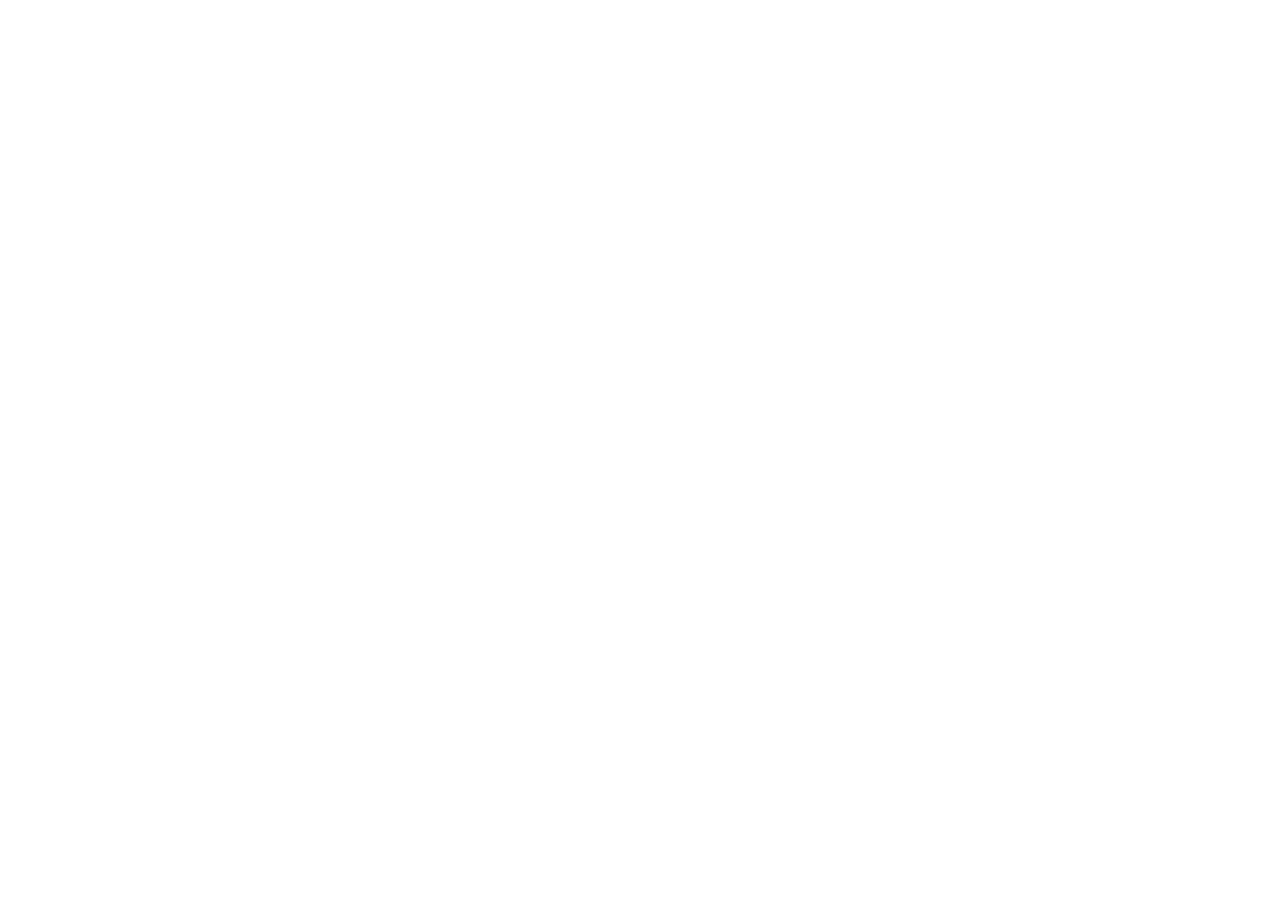
==== index.html @ ad966751 "estrutura commit" ====
<!DOCTYPE html>
<html lang="en">
<head>
    <meta charset="UTF-8">
    <meta name="viewport" content="width=device-width, initial-scale=1.0">
    <title>Organizador de Tarefas</title>
</head>
<body>
    
</body>
</html>
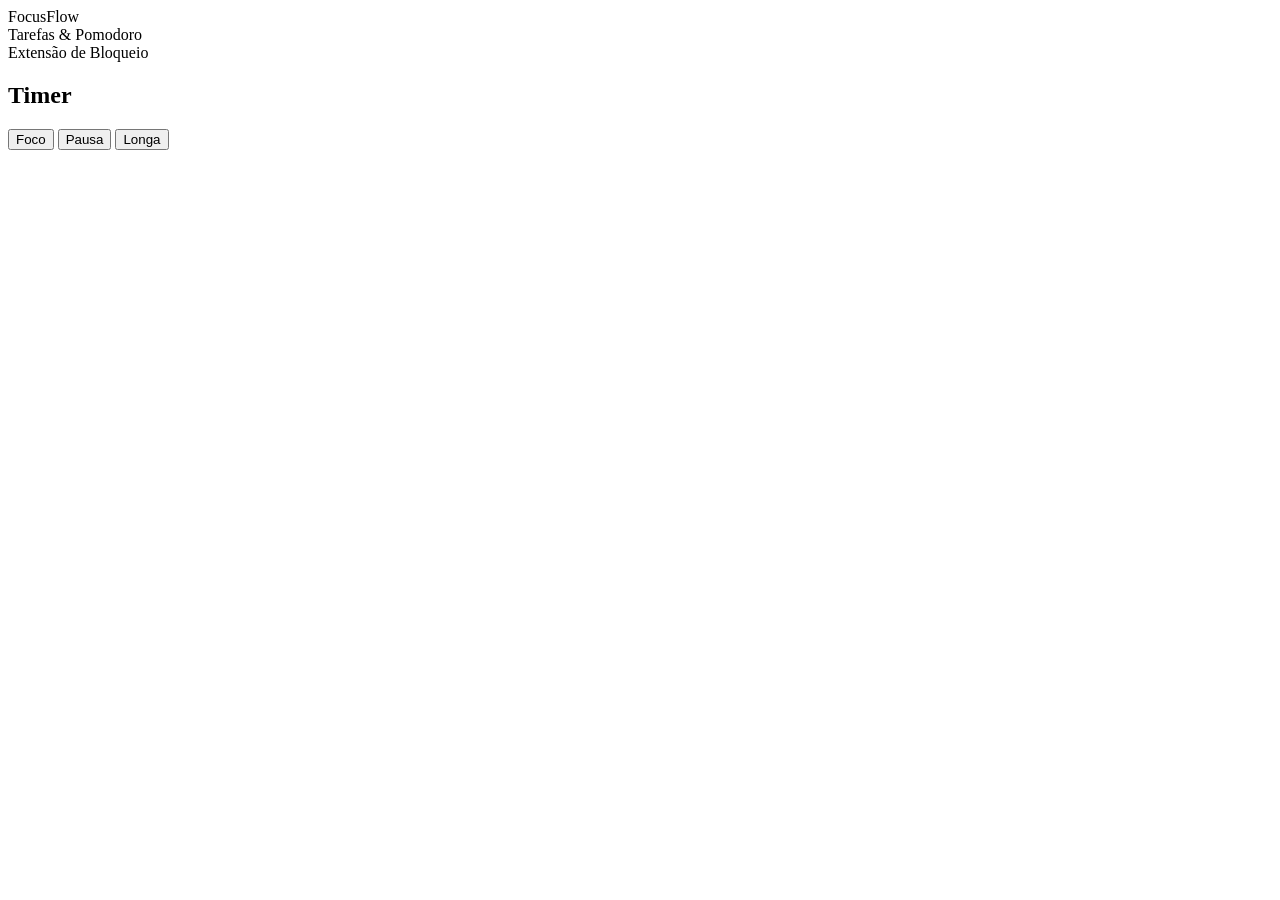
==== commit d051a8e2: "topbar sidebar commit" ====
--- a/index.html
+++ b/index.html
@@ -4,8 +4,40 @@
     <meta charset="UTF-8">
     <meta name="viewport" content="width=device-width, initial-scale=1.0">
     <title>Organizador de Tarefas</title>
+    
+    <link rel="stylesheet" href="layout.css">
+    <link rel="stylesheet" href="reset.css">
+    <link rel="stylesheet" href="responsive.css">
+    <link rel="stylesheet" href="tasks.css">
+    <link rel="stylesheet" href="timer.css">
+    <link rel="stylesheet" href="variables.css">
+
 </head>
 <body>
+
+    <div class="app">
+
+        <header class="topbar">
+            <div class="logo"><span>Focus</span>Flow</div>
+            <div class="tagline">Tarefas & Pomodoro</div>
+            <div class="badge-ext" onclick="showExtTip()">
+                <span class="dot"></span> Extensão de Bloqueio
+            </div>
+        </header>
+
+        <aside class="sidebar">
+
+            <div class="focus-header">
+                <h2>Timer</h2>
+                <div class="mode-pills">
+                    <button class="mode-pill active" data-mode="focus">Foco</button>
+                    <button class="mode-pill" data-mode="short">Pausa</button>
+                    <button class="mode-pill" data-mode="long">Longa</button>
+                </div>
+            </div>
+        </aside>
+
+    </div>
     
 </body>
 </html>
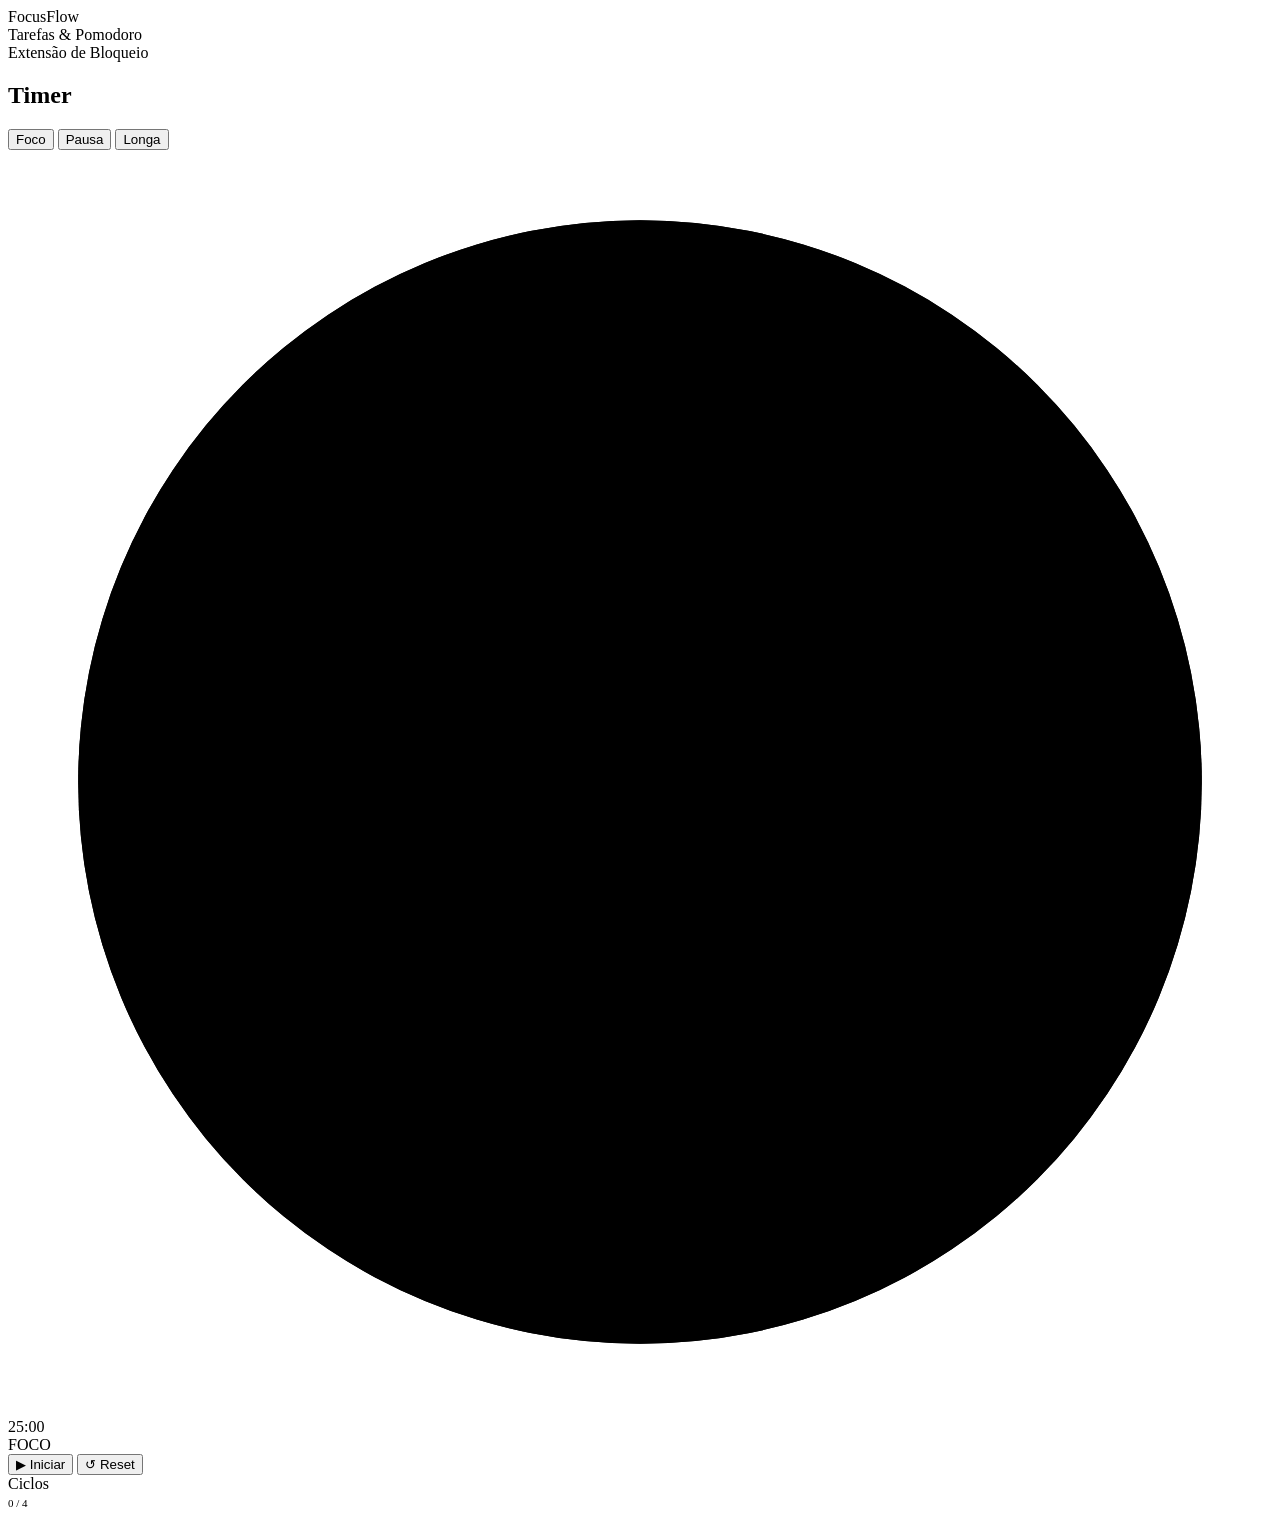
==== commit e05e0b28: "clock commit" ====
--- a/index.html
+++ b/index.html
@@ -35,6 +35,31 @@
                     <button class="mode-pill" data-mode="long">Longa</button>
                 </div>
             </div>
+
+            <div class="clock-wrap">
+                <svg class="clock-svg" viewBox="0 0 180 180">
+                    <circle class="clock-track" cx="90" cy="90" r="80"/>
+                    <circle class="clock-prog" id="clock-prog" cx="90" cy="90" r="80"
+                        stroke-dasharray="502.65"
+                        stroke-dashoffset="0"/>
+                </svg>
+                <div class="clock-center">
+                    <div class="clock-time" id="clock-time">25:00</div>
+                    <div class="clock-label" id="clock-label">FOCO</div>
+                </div>
+
+                <div class="timer-controls">
+                    <button class="ctrl-btn primary" id="btn-start" onclick="toggleTimer()">▶ Iniciar</button>
+                    <button class="ctrl-btn" onclick="resetTimer()">↺ Reset</button>
+                </div>
+
+
+                <div class="cycles-row">
+                    <span class="section-label">Ciclos</span>
+                    <div class="cycles-dots" id="cycles-dots"></div>
+                    <span style="font-size:11px;color:var(--muted);font-family:var(--mono);" id="cycle-count">0 / 4</span>
+                </div>
+            </div>
         </aside>
 
     </div>
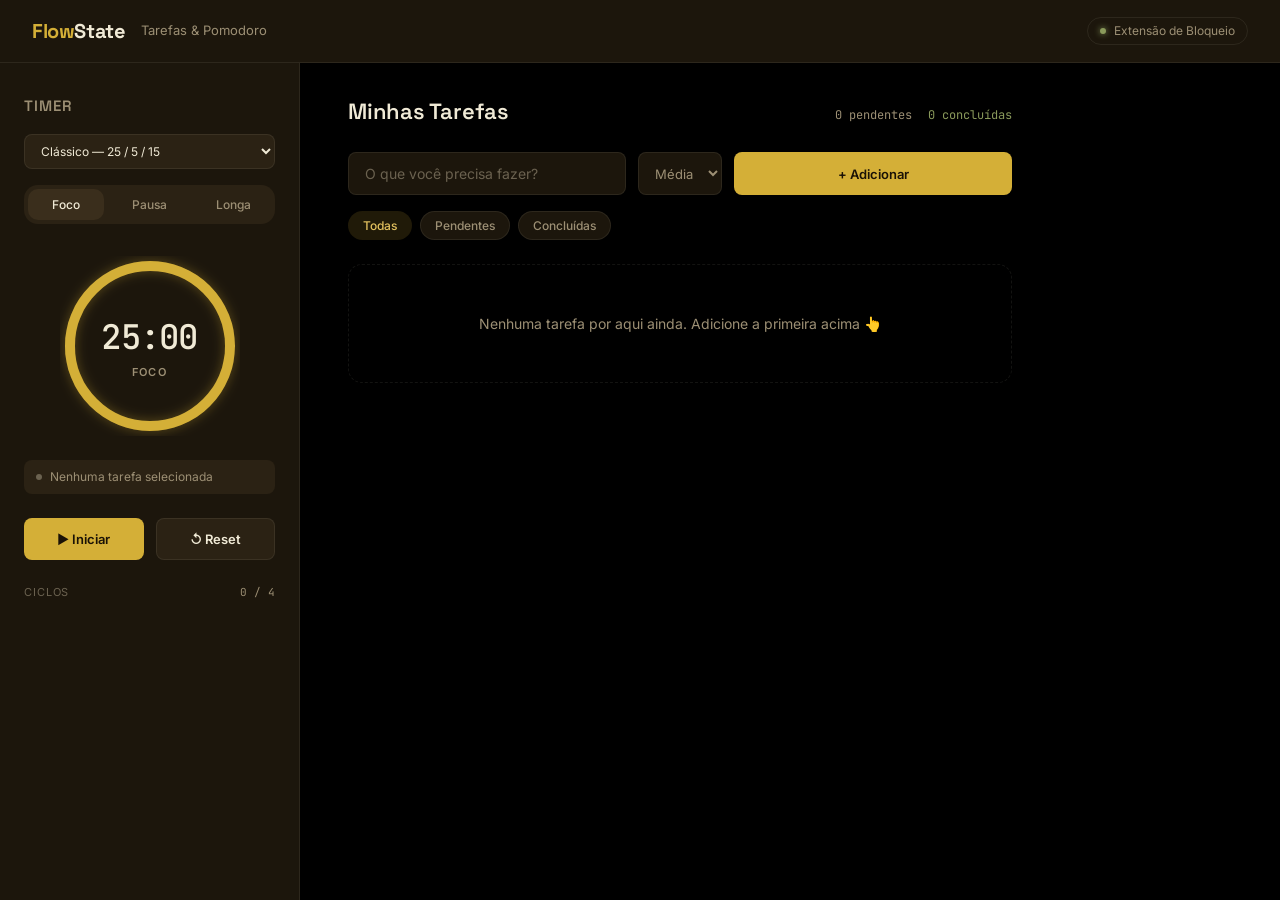
==== commit 806a0d96: "pomodoro timer e extensao" ====
--- a/index.html
+++ b/index.html
@@ -1,68 +1,129 @@
 <!DOCTYPE html>
 <html lang="en">
 <head>
-    <meta charset="UTF-8">
-    <meta name="viewport" content="width=device-width, initial-scale=1.0">
-    <title>Organizador de Tarefas</title>
-    
-    <link rel="stylesheet" href="layout.css">
-    <link rel="stylesheet" href="reset.css">
-    <link rel="stylesheet" href="responsive.css">
-    <link rel="stylesheet" href="tasks.css">
-    <link rel="stylesheet" href="timer.css">
-    <link rel="stylesheet" href="variables.css">
-
+<meta charset="UTF-8">
+<meta name="viewport" content="width=device-width, initial-scale=1.0">
+<title>Organizador de Tarefas</title>
+<link rel="preconnect" href="https://fonts.googleapis.com">
+<link rel="preconnect" href="https://fonts.gstatic.com" crossorigin>
+<link href="https://fonts.googleapis.com/css2?family=Space+Grotesk:wght@500;600;700&family=Inter:wght@400;500;600&family=JetBrains+Mono:wght@400;500;600&display=swap" rel="stylesheet">
+<link rel="stylesheet" href="css/reset.css">
+<link rel="stylesheet" href="css/variables.css">
+<link rel="stylesheet" href="css/layout.css">
+<link rel="stylesheet" href="css/timer.css">
+<link rel="stylesheet" href="css/tasks.css">
+<link rel="stylesheet" href="css/responsive.css">
 </head>
 <body>
 
-    <div class="app">
+<div class="app">
 
-        <header class="topbar">
-            <div class="logo"><span>Focus</span>Flow</div>
-            <div class="tagline">Tarefas & Pomodoro</div>
-            <div class="badge-ext" onclick="showExtTip()">
-                <span class="dot"></span> Extensão de Bloqueio
-            </div>
-        </header>
+  <header class="topbar">
+    <div class="logo"><span>Flow</span>State</div>
+    <div class="tagline">Tarefas & Pomodoro</div>
+    <div class="badge-ext" onclick="showExtTip()">
+      <span class="dot"></span> Extensão de Bloqueio
+    </div>
+  </header>
 
-        <aside class="sidebar">
+  <aside class="sidebar">
 
-            <div class="focus-header">
-                <h2>Timer</h2>
-                <div class="mode-pills">
-                    <button class="mode-pill active" data-mode="focus">Foco</button>
-                    <button class="mode-pill" data-mode="short">Pausa</button>
-                    <button class="mode-pill" data-mode="long">Longa</button>
-                </div>
-            </div>
+    <div class="focus-header">
+      <h2>Timer</h2>
+      <select id="timer-preset" class="timer-preset-select">
+        <option value="classic">Clássico — 25 / 5 / 15</option>
+        <option value="method5217">52/17 — foco prolongado</option>
+        <option value="method9020">90/20 — foco profundo</option>
+      </select>
+      <div class="mode-pills">
+        <button class="mode-pill active" data-mode="focus">Foco</button>
+        <button class="mode-pill" data-mode="short">Pausa</button>
+        <button class="mode-pill" data-mode="long">Longa</button>
+      </div>
+    </div>
 
-            <div class="clock-wrap">
-                <svg class="clock-svg" viewBox="0 0 180 180">
-                    <circle class="clock-track" cx="90" cy="90" r="80"/>
-                    <circle class="clock-prog" id="clock-prog" cx="90" cy="90" r="80"
-                        stroke-dasharray="502.65"
-                        stroke-dashoffset="0"/>
-                </svg>
-                <div class="clock-center">
-                    <div class="clock-time" id="clock-time">25:00</div>
-                    <div class="clock-label" id="clock-label">FOCO</div>
-                </div>
+    <div class="clock-wrap">
+      <div class="clock-ring">
+        <svg class="clock-svg" viewBox="0 0 180 180">
+          <circle class="clock-track" cx="90" cy="90" r="80"/>
+          <circle class="clock-prog" id="clock-prog" cx="90" cy="90" r="80"
+            stroke-dasharray="502.65"
+            stroke-dashoffset="0"/>
+        </svg>
+        <div class="clock-center">
+          <div class="clock-time" id="clock-time">25:00</div>
+          <div class="clock-label" id="clock-label">FOCO</div>
+        </div>
+      </div>
 
-                <div class="timer-controls">
-                    <button class="ctrl-btn primary" id="btn-start" onclick="toggleTimer()">▶ Iniciar</button>
-                    <button class="ctrl-btn" onclick="resetTimer()">↺ Reset</button>
-                </div>
+      <div class="active-task" id="active-task">
+        <span class="active-task-dot"></span>
+        <span id="active-task-name">Nenhuma tarefa selecionada</span>
+      </div>
 
+      <div class="timer-controls">
+        <button class="ctrl-btn primary" id="btn-start">▶ Iniciar</button>
+        <button class="ctrl-btn" id="btn-reset">↺ Reset</button>
+      </div>
 
-                <div class="cycles-row">
-                    <span class="section-label">Ciclos</span>
-                    <div class="cycles-dots" id="cycles-dots"></div>
-                    <span style="font-size:11px;color:var(--muted);font-family:var(--mono);" id="cycle-count">0 / 4</span>
-                </div>
-            </div>
-        </aside>
+      <div class="cycles-row">
+        <span class="section-label">Ciclos</span>
+        <div class="cycles-dots" id="cycles-dots"></div>
+        <span style="font-size:11px;color:var(--muted);font-family:var(--mono);" id="cycle-count">0 / 4</span>
+      </div>
+    </div>
+  </aside>
 
+  <main class="content">
+
+    <section class="tasks-header">
+      <h2>Minhas Tarefas</h2>
+      <div class="tasks-stats">
+        <span id="tasks-pending-count">0 pendentes</span>
+        <span id="tasks-done-count">0 concluídas</span>
+      </div>
+    </section>
+
+    <form class="task-form" id="task-form">
+      <input
+        type="text"
+        id="task-input"
+        class="task-input"
+        placeholder="O que você precisa fazer?"
+        autocomplete="off"
+        required
+      >
+      <select id="task-priority" class="task-priority">
+        <option value="low">Baixa</option>
+        <option value="medium" selected>Média</option>
+        <option value="high">Alta</option>
+      </select>
+      <button type="submit" class="ctrl-btn primary">+ Adicionar</button>
+    </form>
+
+    <div class="tasks-filters">
+      <button class="filter-pill active" data-filter="all">Todas</button>
+      <button class="filter-pill" data-filter="pending">Pendentes</button>
+      <button class="filter-pill" data-filter="done">Concluídas</button>
     </div>
-    
+
+    <ul class="task-list" id="task-list">
+      <!-- render.js insere os <li class="task-item"> aqui dinamicamente -->
+    </ul>
+
+    <p class="task-empty" id="task-empty">Nenhuma tarefa por aqui ainda. Adicione a primeira acima 👆</p>
+
+  </main>
+
+</div>
+
+<script src="js/utils.js"></script>
+<script src="js/storage.js"></script>
+<script src="js/state.js"></script>
+<script src="js/notifications.js"></script>
+<script src="js/timer.js"></script>
+<script src="js/tasks.js"></script>
+<script src="js/render.js"></script>
+<script src="js/app.js"></script>
 </body>
 </html>
--- a/css/variables.css
+++ b/css/variables.css
@@ -0,0 +1,57 @@
+:root {
+  /* Cores base — preto profundo com painéis em bronze escuro */
+  --bg: #000000;
+  --surface: #1c160c;
+  --surface-alt: #2b2214;
+  --surface-hover: #3a2e1c;
+
+  /* Texto — creme como principal, branco reservado pra ênfase rara */
+  --text: #f0ead6;
+  --text-strong: #ffffff;
+  --muted: #9c8f74;
+  --muted-soft: #6b6250;
+
+  /* Acento — dourado, luz de abajur */
+  --accent: #d4af37;
+  --accent-strong: #e3c25f;
+  --accent-soft: rgba(212, 175, 55, 0.15);
+  --accent-glow: rgba(212, 175, 55, 0.35);
+
+  /* Estados — derivados da mesma família (evita cores estranhas ao tema) */
+  --success: #8a9a5b;
+  --success-soft: rgba(138, 154, 91, 0.15);
+  --danger: #b5533f;
+  --danger-soft: rgba(181, 83, 63, 0.15);
+
+  /* Prioridade (tarjas laterais) */
+  --priority-low: #6b6250;
+  --priority-medium: #d4af37;
+  --priority-high: #b5533f;
+
+  /* Bordas */
+  --border: rgba(240, 234, 214, 0.08);
+  --border-strong: rgba(240, 234, 214, 0.16);
+
+  /* Tipografia */
+  --font-display: "Space Grotesk", "Segoe UI", sans-serif;
+  --font-body: "Inter", "Segoe UI", sans-serif;
+  --mono: "JetBrains Mono", "Courier New", monospace;
+
+  /* Espaçamento */
+  --space-1: 4px;
+  --space-2: 8px;
+  --space-3: 12px;
+  --space-4: 16px;
+  --space-5: 24px;
+  --space-6: 32px;
+  --space-7: 48px;
+
+  /* Raio e sombra */
+  --radius-sm: 8px;
+  --radius-md: 14px;
+  --radius-lg: 20px;
+  --shadow-panel: 0 20px 50px rgba(0, 0, 0, 0.35);
+
+  /* Timing */
+  --ease: cubic-bezier(0.4, 0, 0.2, 1);
+}
--- a/css/layout.css
+++ b/css/layout.css
@@ -0,0 +1,88 @@
+.app {
+  min-height: 100vh;
+  display: grid;
+  grid-template-columns: 300px 1fr;
+  grid-template-rows: auto 1fr;
+  grid-template-areas:
+    "topbar topbar"
+    "sidebar content";
+}
+
+/* ---------- Topbar ---------- */
+
+.topbar {
+  grid-area: topbar;
+  display: flex;
+  align-items: center;
+  gap: var(--space-4);
+  padding: var(--space-4) var(--space-6);
+  border-bottom: 1px solid var(--border);
+  background: var(--surface);
+}
+
+.logo {
+  font-family: var(--font-display);
+  font-weight: 700;
+  font-size: 20px;
+  letter-spacing: -0.02em;
+}
+
+.logo span {
+  color: var(--accent);
+}
+
+.tagline {
+  color: var(--muted);
+  font-size: 13px;
+  flex: 1;
+}
+
+.badge-ext {
+  display: flex;
+  align-items: center;
+  gap: var(--space-2);
+  font-size: 12px;
+  color: var(--muted);
+  padding: var(--space-1) var(--space-3);
+  border: 1px solid var(--border);
+  border-radius: 999px;
+  cursor: pointer;
+  transition: border-color 0.2s var(--ease), color 0.2s var(--ease);
+}
+
+.badge-ext:hover {
+  border-color: var(--border-strong);
+  color: var(--text);
+}
+
+.badge-ext .dot {
+  width: 6px;
+  height: 6px;
+  border-radius: 50%;
+  background: var(--success);
+  box-shadow: 0 0 6px var(--success);
+}
+
+/* ---------- Sidebar ---------- */
+
+.sidebar {
+  grid-area: sidebar;
+  padding: var(--space-6) var(--space-5);
+  background: var(--surface);
+  border-right: 1px solid var(--border);
+}
+
+/* ---------- Content ---------- */
+
+.content {
+  grid-area: content;
+  padding: var(--space-6) var(--space-7);
+  max-width: 760px;
+}
+
+.section-label {
+  font-size: 11px;
+  text-transform: uppercase;
+  letter-spacing: 0.08em;
+  color: var(--muted-soft);
+}
--- a/css/timer.css
+++ b/css/timer.css
@@ -0,0 +1,221 @@
+.focus-header {
+  display: flex;
+  flex-direction: column;
+  gap: var(--space-4);
+  margin-bottom: var(--space-6);
+}
+
+.focus-header h2 {
+  font-family: var(--font-display);
+  font-size: 15px;
+  font-weight: 600;
+  color: var(--muted);
+  text-transform: uppercase;
+  letter-spacing: 0.06em;
+}
+
+.timer-preset-select {
+  padding: var(--space-2) var(--space-3);
+  background: var(--surface-alt);
+  border: 1px solid var(--border);
+  border-radius: var(--radius-sm);
+  color: var(--text);
+  font-size: 12px;
+}
+
+.mode-pills {
+  display: flex;
+  gap: var(--space-2);
+  background: var(--surface-alt);
+  padding: 4px;
+  border-radius: var(--radius-md);
+}
+
+.mode-pill {
+  flex: 1;
+  padding: var(--space-2) 0;
+  font-size: 12px;
+  font-weight: 500;
+  color: var(--muted);
+  border-radius: calc(var(--radius-md) - 4px);
+  transition: background 0.2s var(--ease), color 0.2s var(--ease);
+}
+
+.mode-pill.active {
+  background: var(--surface-hover);
+  color: var(--text);
+}
+
+.mode-pill:hover:not(.active) {
+  color: var(--text);
+}
+
+/* ---------- Relógio / halo ---------- */
+
+.clock-wrap {
+  display: flex;
+  flex-direction: column;
+  align-items: center;
+  gap: var(--space-5);
+}
+
+.clock-ring {
+  position: relative;
+  width: 180px;
+  height: 180px;
+}
+
+.clock-svg {
+  width: 180px;
+  height: 180px;
+  transform: rotate(-90deg);
+}
+
+.clock-track {
+  fill: none;
+  stroke: var(--surface-alt);
+  stroke-width: 10;
+}
+
+.clock-prog {
+  fill: none;
+  stroke: var(--accent);
+  stroke-width: 10;
+  stroke-linecap: round;
+  transition: stroke-dashoffset 0.3s var(--ease);
+  filter: drop-shadow(0 0 6px var(--accent-glow));
+}
+
+/* Halo: ativado pela classe .is-running no JS durante o modo foco */
+.clock-ring.is-running .clock-prog {
+  filter: drop-shadow(0 0 14px var(--accent-glow));
+  animation: halo-breathe 3.6s ease-in-out infinite;
+}
+
+@keyframes halo-breathe {
+  0%, 100% { filter: drop-shadow(0 0 10px var(--accent-glow)); }
+  50% { filter: drop-shadow(0 0 18px var(--accent-glow)); }
+}
+
+.clock-center {
+  position: absolute;
+  top: 50%;
+  left: 50%;
+  transform: translate(-50%, -50%);
+  display: flex;
+  flex-direction: column;
+  align-items: center;
+  gap: 2px;
+}
+
+.clock-time {
+  font-family: var(--mono);
+  font-size: 34px;
+  font-weight: 500;
+  letter-spacing: -0.02em;
+}
+
+.clock-label {
+  font-size: 11px;
+  font-weight: 600;
+  letter-spacing: 0.12em;
+  color: var(--muted);
+}
+
+/* ---------- Tarefa em foco ---------- */
+
+.active-task {
+  display: flex;
+  align-items: center;
+  gap: var(--space-2);
+  width: 100%;
+  padding: var(--space-2) var(--space-3);
+  background: var(--surface-alt);
+  border-radius: var(--radius-sm);
+  font-size: 12px;
+  color: var(--muted);
+}
+
+.active-task-dot {
+  width: 6px;
+  height: 6px;
+  border-radius: 50%;
+  background: var(--muted-soft);
+  flex-shrink: 0;
+}
+
+.active-task.has-task {
+  color: var(--text);
+}
+
+.active-task.has-task .active-task-dot {
+  background: var(--accent);
+  box-shadow: 0 0 6px var(--accent-glow);
+}
+
+/* ---------- Controles ---------- */
+
+.timer-controls {
+  display: flex;
+  gap: var(--space-3);
+  width: 100%;
+}
+
+.ctrl-btn {
+  flex: 1;
+  padding: var(--space-3) var(--space-4);
+  border-radius: var(--radius-sm);
+  font-size: 13px;
+  font-weight: 600;
+  background: var(--surface-alt);
+  color: var(--text);
+  border: 1px solid var(--border);
+  transition: background 0.2s var(--ease), border-color 0.2s var(--ease), transform 0.15s var(--ease);
+}
+
+.ctrl-btn:hover {
+  background: var(--surface-hover);
+  border-color: var(--border-strong);
+}
+
+.ctrl-btn:active {
+  transform: scale(0.97);
+}
+
+.ctrl-btn.primary {
+  background: var(--accent);
+  color: #1a1206;
+  border-color: transparent;
+}
+
+.ctrl-btn.primary:hover {
+  background: var(--accent-strong);
+}
+
+/* ---------- Ciclos ---------- */
+
+.cycles-row {
+  display: flex;
+  align-items: center;
+  gap: var(--space-2);
+  width: 100%;
+}
+
+.cycles-dots {
+  display: flex;
+  gap: 6px;
+  flex: 1;
+}
+
+.cycles-dots .dot {
+  width: 8px;
+  height: 8px;
+  border-radius: 50%;
+  background: var(--surface-alt);
+  border: 1px solid var(--border-strong);
+}
+
+.cycles-dots .dot.filled {
+  background: var(--accent);
+  border-color: transparent;
+}
--- a/css/tasks.css
+++ b/css/tasks.css
@@ -0,0 +1,214 @@
+.tasks-header {
+  display: flex;
+  align-items: baseline;
+  justify-content: space-between;
+  margin-bottom: var(--space-5);
+}
+
+.tasks-header h2 {
+  font-family: var(--font-display);
+  font-size: 22px;
+  font-weight: 600;
+  letter-spacing: -0.01em;
+}
+
+.tasks-stats {
+  display: flex;
+  gap: var(--space-4);
+  font-size: 12px;
+  color: var(--muted);
+  font-family: var(--mono);
+}
+
+#tasks-done-count {
+  color: var(--success);
+}
+
+/* ---------- Formulário ---------- */
+
+.task-form {
+  display: flex;
+  gap: var(--space-3);
+  margin-bottom: var(--space-4);
+}
+
+.task-input {
+  flex: 1;
+  padding: var(--space-3) var(--space-4);
+  background: var(--surface);
+  border: 1px solid var(--border);
+  border-radius: var(--radius-sm);
+  color: var(--text);
+  font-size: 14px;
+  transition: border-color 0.2s var(--ease);
+}
+
+.task-input::placeholder {
+  color: var(--muted-soft);
+}
+
+.task-input:focus-visible {
+  border-color: var(--accent);
+}
+
+.task-priority {
+  padding: 0 var(--space-3);
+  background: var(--surface);
+  border: 1px solid var(--border);
+  border-radius: var(--radius-sm);
+  font-size: 13px;
+  color: var(--muted);
+}
+
+/* ---------- Filtros ---------- */
+
+.tasks-filters {
+  display: flex;
+  gap: var(--space-2);
+  margin-bottom: var(--space-5);
+}
+
+.filter-pill {
+  padding: 6px 14px;
+  font-size: 12px;
+  font-weight: 500;
+  color: var(--muted);
+  background: var(--surface);
+  border: 1px solid var(--border);
+  border-radius: 999px;
+  transition: background 0.2s var(--ease), color 0.2s var(--ease), border-color 0.2s var(--ease);
+}
+
+.filter-pill:hover {
+  color: var(--text);
+  border-color: var(--border-strong);
+}
+
+.filter-pill.active {
+  background: var(--accent-soft);
+  color: var(--accent-strong);
+  border-color: transparent;
+}
+
+/* ---------- Lista de tarefas ---------- */
+
+.task-list {
+  display: flex;
+  flex-direction: column;
+  gap: var(--space-3);
+}
+
+.task-item {
+  position: relative;
+  display: flex;
+  align-items: center;
+  gap: var(--space-3);
+  padding: var(--space-4) var(--space-4) var(--space-4) var(--space-5);
+  background: var(--surface);
+  border: 1px solid var(--border);
+  border-radius: var(--radius-sm);
+  overflow: hidden;
+  transition: border-color 0.2s var(--ease), transform 0.15s var(--ease);
+}
+
+.task-item:hover {
+  border-color: var(--border-strong);
+}
+
+.task-item.active {
+  border-color: var(--accent);
+  box-shadow: 0 0 0 1px var(--accent-soft);
+}
+
+.task-focus {
+  color: var(--muted-soft);
+  font-size: 14px;
+  padding: var(--space-1) var(--space-2);
+  border-radius: var(--radius-sm);
+  transition: color 0.2s var(--ease);
+}
+
+.task-focus:hover {
+  color: var(--accent);
+}
+
+.task-item.active .task-focus {
+  color: var(--accent);
+}
+
+/* Tarja lateral de prioridade — a "aba de ficha" */
+.task-item::before {
+  content: "";
+  position: absolute;
+  left: 0;
+  top: 0;
+  bottom: 0;
+  width: 4px;
+  background: var(--priority-medium);
+}
+
+.task-item[data-priority="low"]::before {
+  background: var(--priority-low);
+}
+
+.task-item[data-priority="high"]::before {
+  background: var(--priority-high);
+}
+
+.task-checkbox {
+  width: 20px;
+  height: 20px;
+  border-radius: 50%;
+  border: 2px solid var(--border-strong);
+  flex-shrink: 0;
+  transition: background 0.2s var(--ease), border-color 0.2s var(--ease);
+}
+
+.task-checkbox:hover {
+  border-color: var(--accent);
+}
+
+.task-item.done .task-checkbox {
+  background: var(--success);
+  border-color: var(--success);
+}
+
+.task-title {
+  flex: 1;
+  font-size: 14px;
+}
+
+.task-item.done .task-title {
+  color: var(--muted);
+  text-decoration: line-through;
+  text-decoration-color: var(--muted-soft);
+}
+
+.task-delete {
+  color: var(--muted-soft);
+  font-size: 13px;
+  padding: var(--space-1) var(--space-2);
+  border-radius: var(--radius-sm);
+  transition: color 0.2s var(--ease), background 0.2s var(--ease);
+}
+
+.task-delete:hover {
+  color: var(--danger);
+  background: var(--danger-soft);
+}
+
+/* ---------- Estado vazio ---------- */
+
+.task-empty {
+  display: none;
+  text-align: center;
+  padding: var(--space-7) var(--space-4);
+  color: var(--muted);
+  font-size: 14px;
+  border: 1px dashed var(--border);
+  border-radius: var(--radius-md);
+}
+
+.task-empty.visible {
+  display: block;
+}
--- a/css/responsive.css
+++ b/css/responsive.css
@@ -0,0 +1,41 @@
+@media (max-width: 860px) {
+  .app {
+    grid-template-columns: 1fr;
+    grid-template-areas:
+      "topbar"
+      "sidebar"
+      "content";
+  }
+
+  .sidebar {
+    border-right: none;
+    border-bottom: 1px solid var(--border);
+  }
+
+  .content {
+    max-width: none;
+    padding: var(--space-5);
+  }
+}
+
+@media (max-width: 520px) {
+  .topbar {
+    padding: var(--space-3) var(--space-4);
+    flex-wrap: wrap;
+  }
+
+  .tagline {
+    order: 3;
+    flex-basis: 100%;
+  }
+
+  .task-form {
+    flex-direction: column;
+  }
+
+  .tasks-header {
+    flex-direction: column;
+    align-items: flex-start;
+    gap: var(--space-2);
+  }
+}
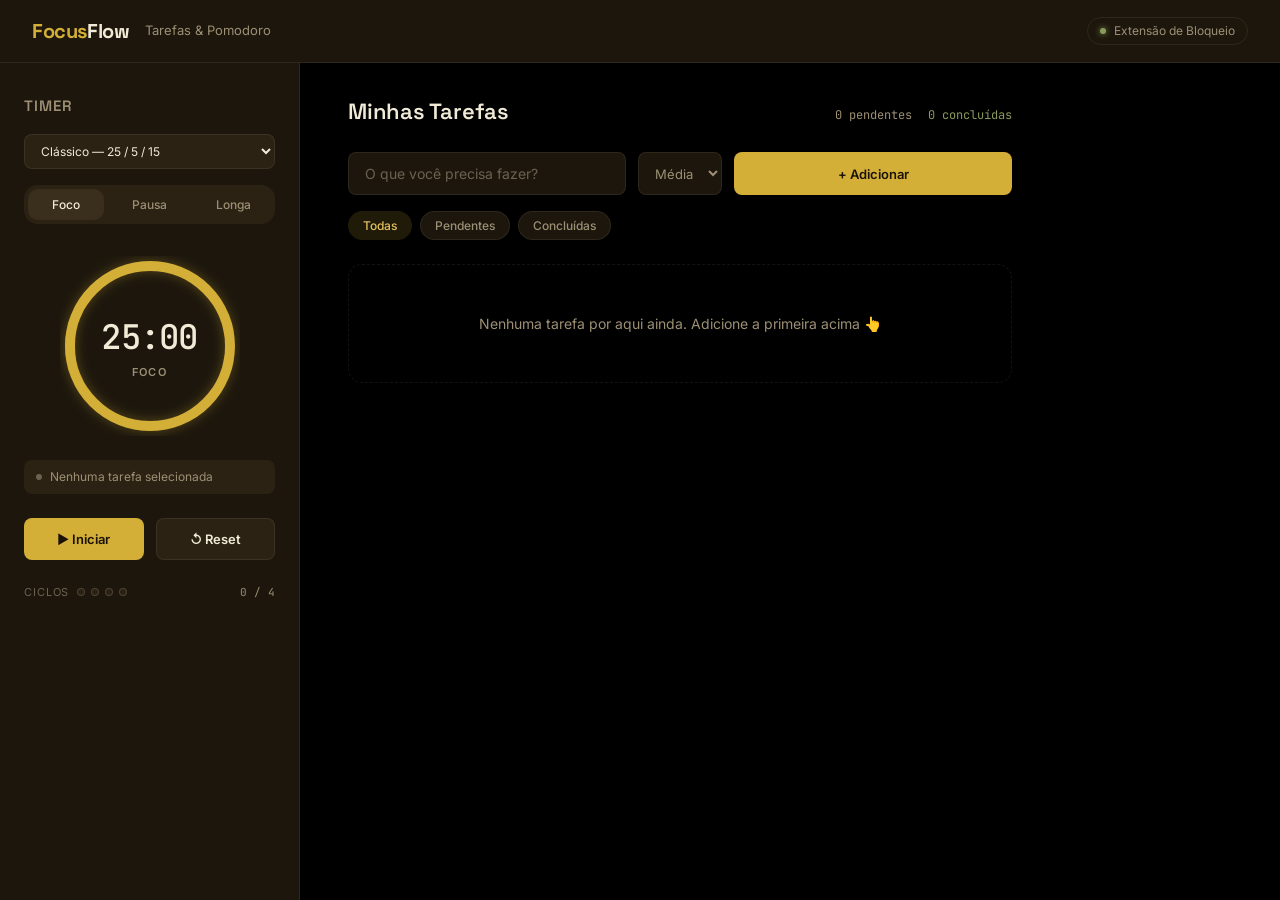
==== commit dc3256f9: "toque final" ====
--- a/index.html
+++ b/index.html
@@ -19,9 +19,9 @@
 <div class="app">
 
   <header class="topbar">
-    <div class="logo"><span>Flow</span>State</div>
+    <div class="logo"><span>Focus</span>Flow</div>
     <div class="tagline">Tarefas & Pomodoro</div>
-    <div class="badge-ext" onclick="showExtTip()">
+    <div class="badge-ext" title="Cadastre sites na extensão FocusFlow para bloqueá-los automaticamente durante o modo Foco.">
       <span class="dot"></span> Extensão de Bloqueio
     </div>
   </header>
